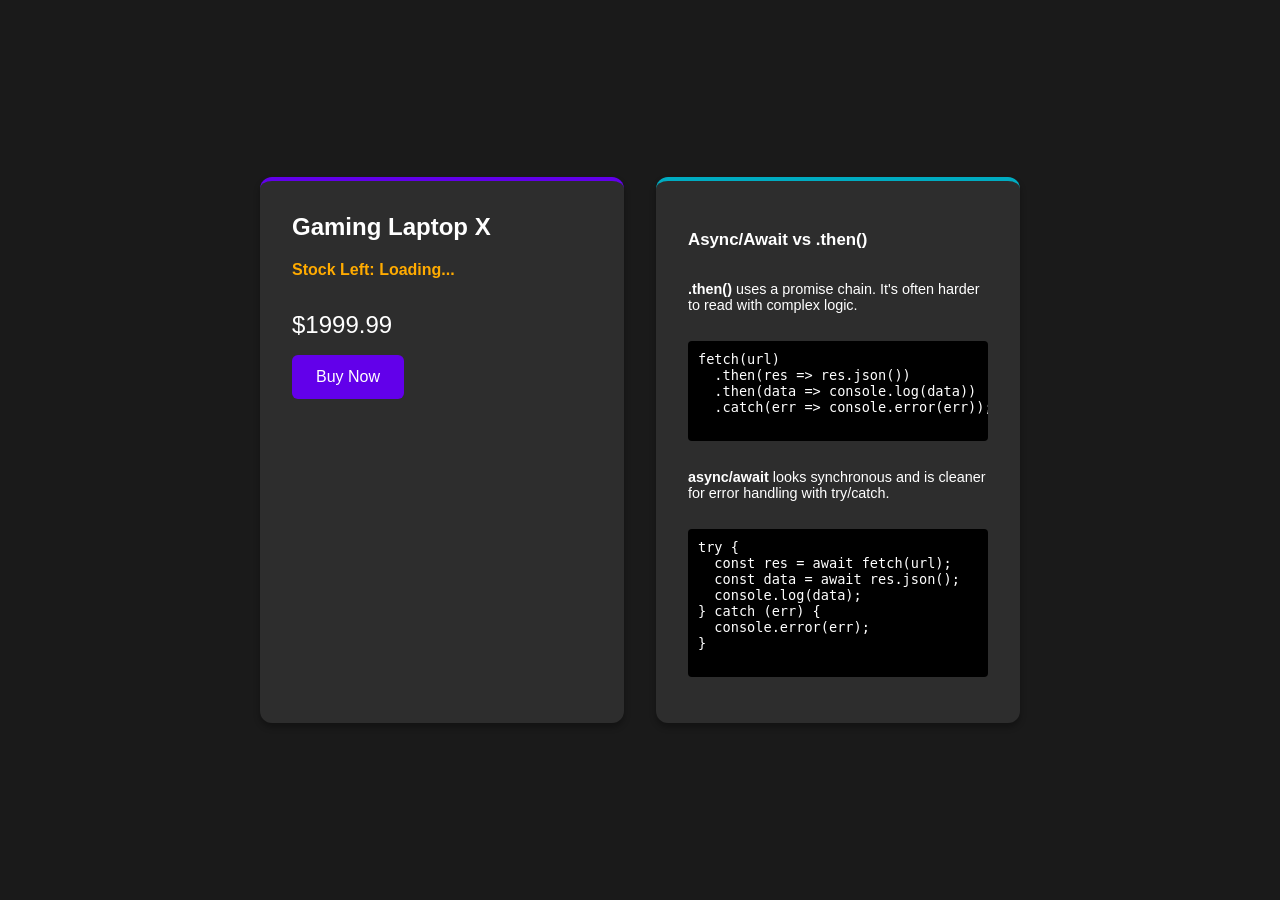
==== target/classes/static/index.html @ 3fde58b7 "added redis , kakfa and built it up with docker-compose and deployment.yaml" ====
<!DOCTYPE html>
<html lang="en">
<head>
    <meta charset="UTF-8">
    <meta name="viewport" content="width=device-width, initial-scale=1.0">
    <title>Flash Sale App</title>
    <link rel="stylesheet" href="style.css">
</head>
<body>
    <div class="container">
        <!-- Product Card -->
        <div class="card product-card">
            <div class="card-header">
                <h2>Gaming Laptop X</h2>
                <div class="stock-meter">
                    Stock Left: <span id="stock-count">Loading...</span>
                </div>
            </div>
            <div class="card-body">
                <p class="price">$1999.99</p>
                <button id="buy-btn" class="btn">Buy Now</button>
            </div>
        </div>

        <!-- Revision Card -->
        <div class="card revision-card">
            <h3>Async/Await vs .then()</h3>
            <p><strong>.then()</strong> uses a promise chain. It's often harder to read with complex logic.</p>
            <pre>
fetch(url)
  .then(res => res.json())
  .then(data => console.log(data))
  .catch(err => console.error(err));
            </pre>
            <p><strong>async/await</strong> looks synchronous and is cleaner for error handling with try/catch.</p>
            <pre>
try {
  const res = await fetch(url);
  const data = await res.json();
  console.log(data);
} catch (err) {
  console.error(err);
}
            </pre>
        </div>
    </div>

    <div id="toast-container"></div>

    <script src="script.js"></script>
</body>
</html>
---- target/classes/static/style.css ----
:root {
    --bg-color: #1a1a1a;
    --card-bg: #2d2d2d;
    --text-color: #ffffff;
    --accent-color: #6200ea;
    --success-color: #00c853;
    --error-color: #d50000;
}

body {
    background-color: var(--bg-color);
    color: var(--text-color);
    font-family: 'Segoe UI', Tahoma, Geneva, Verdana, sans-serif;
    margin: 0;
    display: flex;
    justify-content: center;
    align-items: center;
    min-height: 100vh;
}

.container {
    display: flex;
    gap: 2rem;
    flex-wrap: wrap;
    justify-content: center;
    padding: 2rem;
}

.card {
    background-color: var(--card-bg);
    border-radius: 12px;
    padding: 2rem;
    box-shadow: 0 4px 6px rgba(0, 0, 0, 0.3);
    width: 300px;
    display: flex;
    flex-direction: column;
}

.product-card {
    border-top: 4px solid var(--accent-color);
}

.revision-card {
    border-top: 4px solid #00acc1;
    font-size: 0.9rem;
}

.card-header h2 {
    margin-top: 0;
}

.stock-meter {
    font-weight: bold;
    margin-bottom: 1rem;
    color: #ffab00;
}

.price {
    font-size: 1.5rem;
    margin: 1rem 0;
}

.btn {
    background-color: var(--accent-color);
    color: white;
    border: none;
    padding: 0.8rem 1.5rem;
    border-radius: 6px;
    cursor: pointer;
    font-size: 1rem;
    transition: background-color 0.3s;
}

.btn:hover {
    background-color: #3700b3;
}

.btn:disabled {
    background-color: #555;
    cursor: not-allowed;
}

pre {
    background: #000;
    padding: 10px;
    border-radius: 4px;
    overflow-x: auto;
    font-size: 0.85rem;
}

/* Toast Notification */
#toast-container {
    position: fixed;
    bottom: 20px;
    right: 20px;
    display: flex;
    flex-direction: column;
    gap: 10px;
}

.toast {
    padding: 15px 25px;
    border-radius: 8px;
    color: white;
    animation: slideIn 0.5s ease-out, fadeOut 0.5s ease-in 2.5s forwards;
    box-shadow: 0 2px 10px rgba(0,0,0,0.5);
}

.toast.success { background-color: var(--success-color); }
.toast.error { background-color: var(--error-color); }

@keyframes slideIn {
    from { transform: translateX(100%); opacity: 0; }
    to { transform: translateX(0); opacity: 1; }
}

@keyframes fadeOut {
    from { opacity: 1; }
    to { opacity: 0; }
}
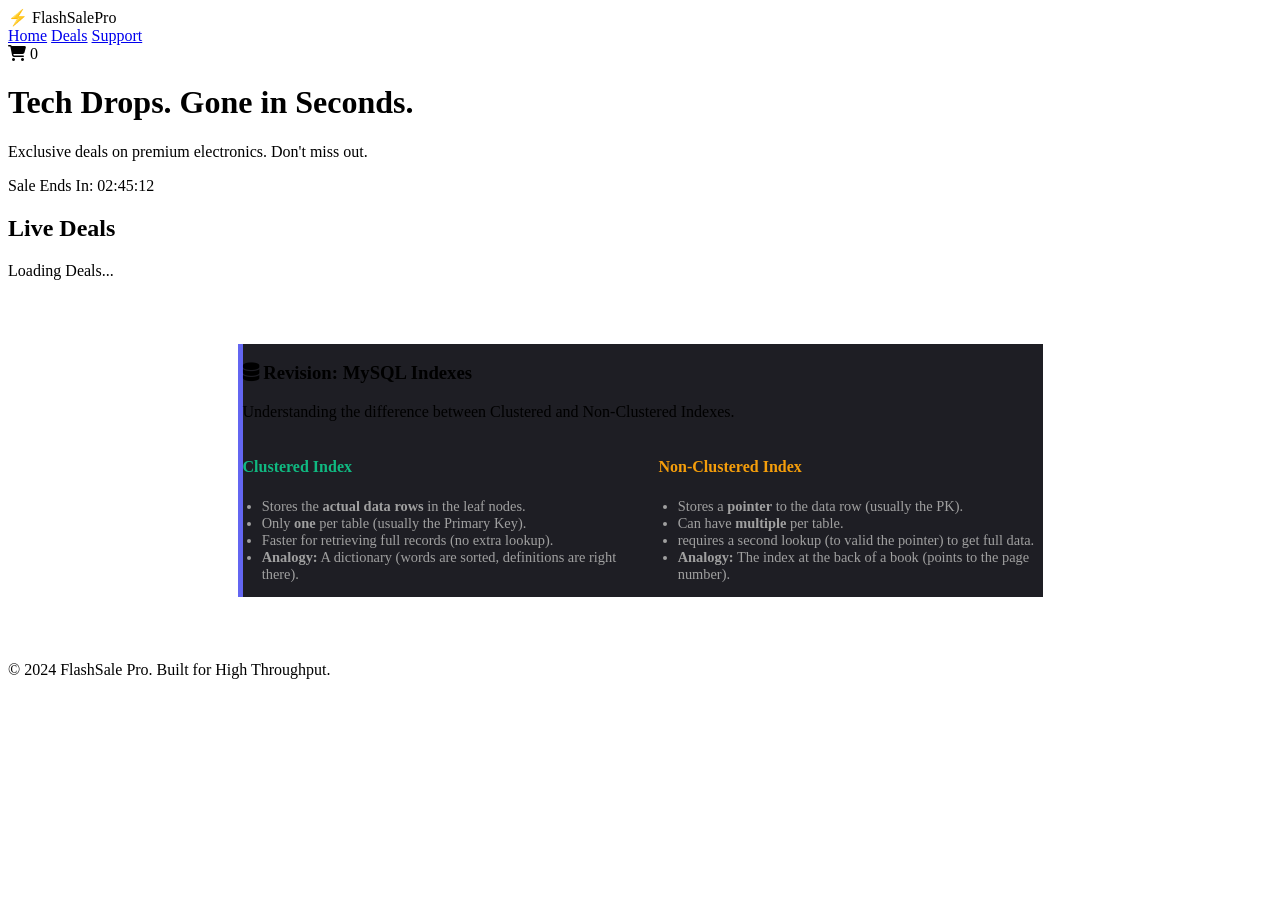
==== commit 7a172642: "Add project setup files" ====
--- a/target/classes/static/index.html
+++ b/target/classes/static/index.html
@@ -3,50 +3,88 @@
 <head>
     <meta charset="UTF-8">
     <meta name="viewport" content="width=device-width, initial-scale=1.0">
-    <title>Flash Sale App</title>
-    <link rel="stylesheet" href="style.css">
+    <title>Flash Sale | Premium Tech</title>
+    <link rel="stylesheet" href="css/style.css">
+    <!-- Font Awesome for Icons -->
+    <link rel="stylesheet" href="https://cdnjs.cloudflare.com/ajax/libs/font-awesome/6.4.0/css/all.min.css">
+    <!-- Google Fonts -->
+    <link href="https://fonts.googleapis.com/css2?family=Inter:wght@300;400;600;800&display=swap" rel="stylesheet">
 </head>
 <body>
-    <div class="container">
-        <!-- Product Card -->
-        <div class="card product-card">
-            <div class="card-header">
-                <h2>Gaming Laptop X</h2>
-                <div class="stock-meter">
-                    Stock Left: <span id="stock-count">Loading...</span>
-                </div>
-            </div>
-            <div class="card-body">
-                <p class="price">$1999.99</p>
-                <button id="buy-btn" class="btn">Buy Now</button>
+
+    <!-- Navbar -->
+    <nav class="navbar">
+        <div class="logo">⚡ FlashSale<span class="highlight">Pro</span></div>
+        <div class="nav-links">
+            <a href="#">Home</a>
+            <a href="#">Deals</a>
+            <a href="#">Support</a>
+        </div>
+        <div class="cart-icon">
+            <i class="fas fa-shopping-cart"></i>
+            <span class="cart-badge">0</span>
+        </div>
+    </nav>
+
+    <!-- Hero Section -->
+    <header class="hero">
+        <div class="hero-content">
+            <h1>Tech Drops. <span class="highlight">Gone in Seconds.</span></h1>
+            <p>Exclusive deals on premium electronics. Don't miss out.</p>
+            <div class="timer">
+                <span>Sale Ends In: </span>
+                <span id="countdown">02:45:12</span>
             </div>
         </div>
+    </header>
 
-        <!-- Revision Card -->
-        <div class="card revision-card">
-            <h3>Async/Await vs .then()</h3>
-            <p><strong>.then()</strong> uses a promise chain. It's often harder to read with complex logic.</p>
-            <pre>
-fetch(url)
-  .then(res => res.json())
-  .then(data => console.log(data))
-  .catch(err => console.error(err));
-            </pre>
-            <p><strong>async/await</strong> looks synchronous and is cleaner for error handling with try/catch.</p>
-            <pre>
-try {
-  const res = await fetch(url);
-  const data = await res.json();
-  console.log(data);
-} catch (err) {
-  console.error(err);
-}
-            </pre>
+    <!-- Product Grid -->
+    <div class="container">
+        <h2 class="section-title">Live Deals</h2>
+        <div id="product-grid" class="product-grid">
+            <!-- Products will be injected here via JS -->
+            <div class="loading-spinner">Loading Deals...</div>
         </div>
     </div>
 
+    <!-- Revision Card (Educational) -->
+    <div class="revision-card-container" style="display: flex; justify-content: center; margin: 4rem 0;">
+        <div class="card revision-card" style="max-width: 800px; width: 90%; background: #1e1e24; border-left: 5px solid #6366f1;">
+            <div class="card-body">
+                <h3 class="card-title"><i class="fas fa-database"></i> Revision: MySQL Indexes</h3>
+                <p class="card-desc">Understanding the difference between Clustered and Non-Clustered Indexes.</p>
+                <div style="display: grid; grid-template-columns: 1fr 1fr; gap: 2rem; margin-top: 1rem;">
+                    <div>
+                        <h4 style="color: #10b981;">Clustered Index</h4>
+                        <ul style="color: #a0a0a0; font-size: 0.9rem; padding-left: 1.2rem;">
+                            <li>Stores the <strong>actual data rows</strong> in the leaf nodes.</li>
+                            <li>Only <strong>one</strong> per table (usually the Primary Key).</li>
+                            <li>Faster for retrieving full records (no extra lookup).</li>
+                            <li><strong>Analogy:</strong> A dictionary (words are sorted, definitions are right there).</li>
+                        </ul>
+                    </div>
+                    <div>
+                        <h4 style="color: #f59e0b;">Non-Clustered Index</h4>
+                        <ul style="color: #a0a0a0; font-size: 0.9rem; padding-left: 1.2rem;">
+                            <li>Stores a <strong>pointer</strong> to the data row (usually the PK).</li>
+                            <li>Can have <strong>multiple</strong> per table.</li>
+                            <li>requires a second lookup (to valid the pointer) to get full data.</li>
+                            <li><strong>Analogy:</strong> The index at the back of a book (points to the page number).</li>
+                        </ul>
+                    </div>
+                </div>
+            </div>
+        </div>
+    </div>
+
+    <!-- Footer -->
+    <footer>
+        <p>&copy; 2024 FlashSale Pro. Built for High Throughput.</p>
+    </footer>
+
+    <!-- Toast Container -->
     <div id="toast-container"></div>
 
-    <script src="script.js"></script>
+    <script src="js/script.js"></script>
 </body>
 </html>
